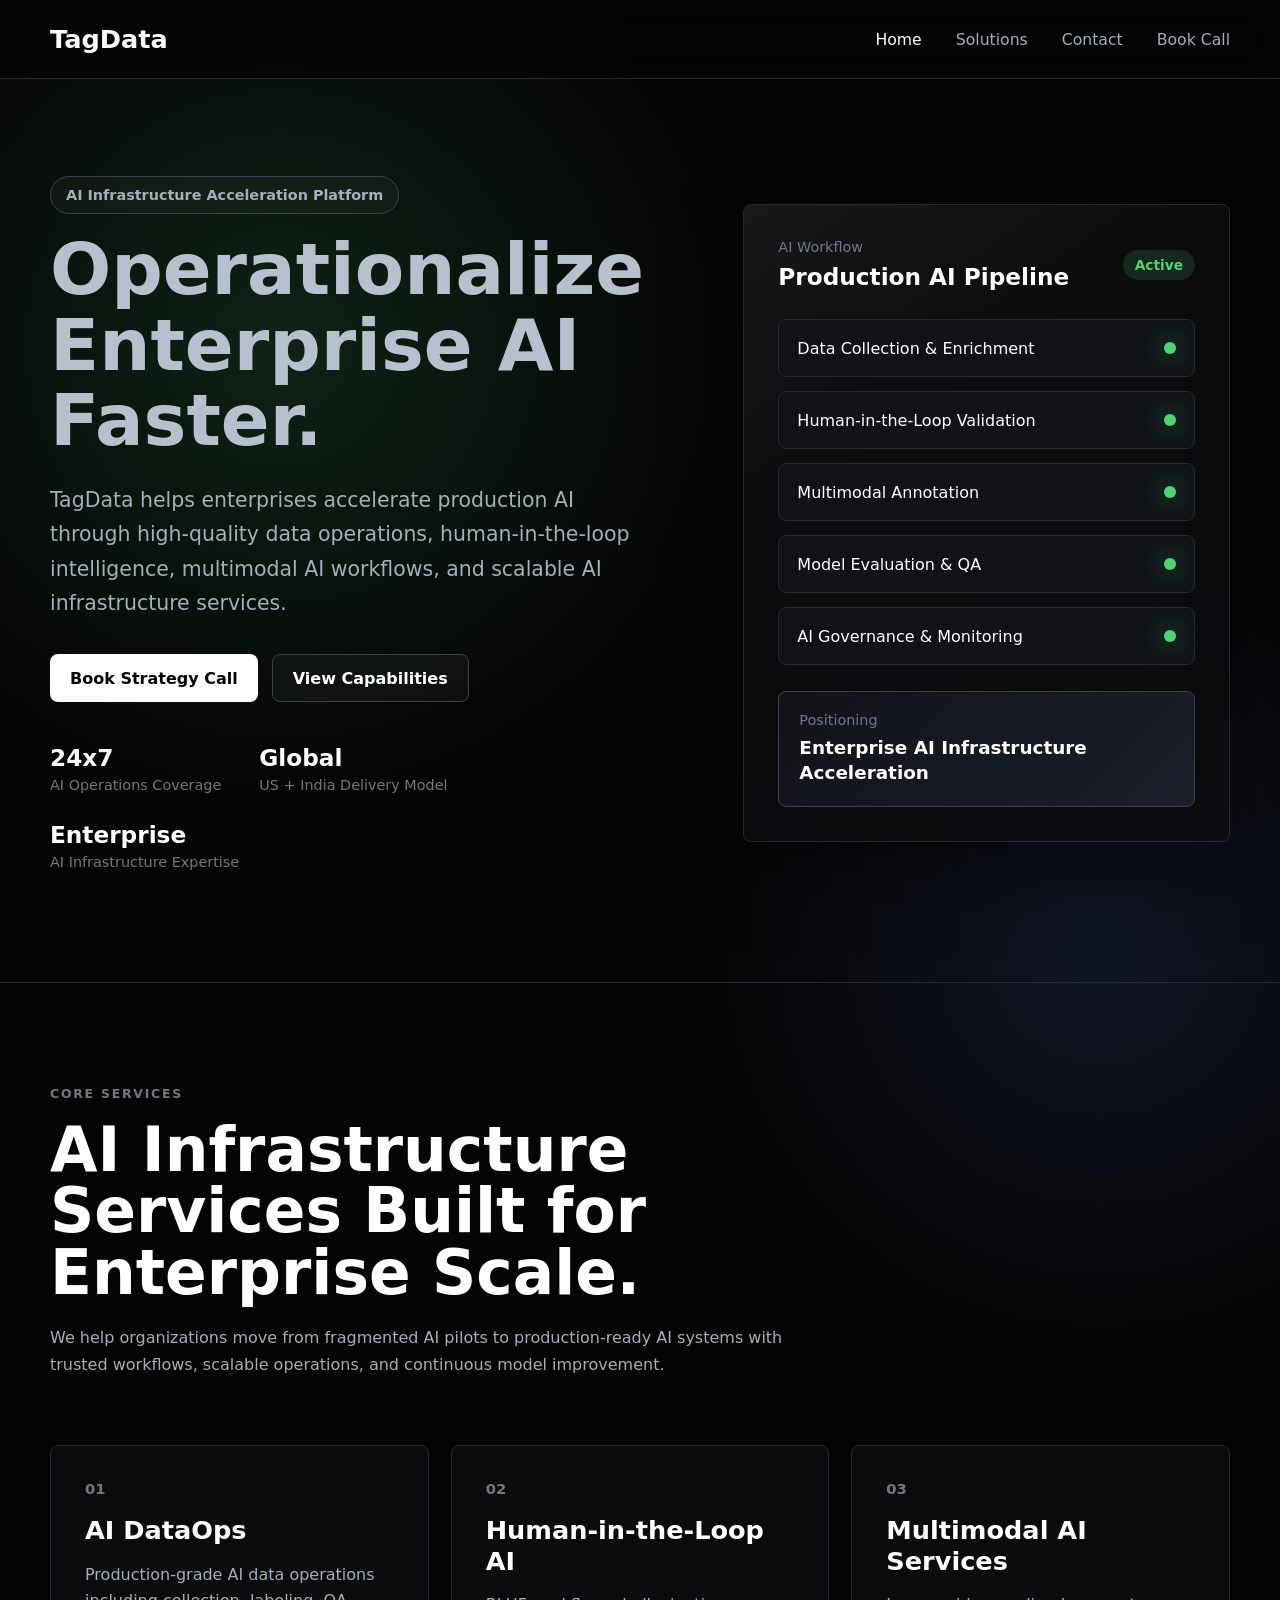
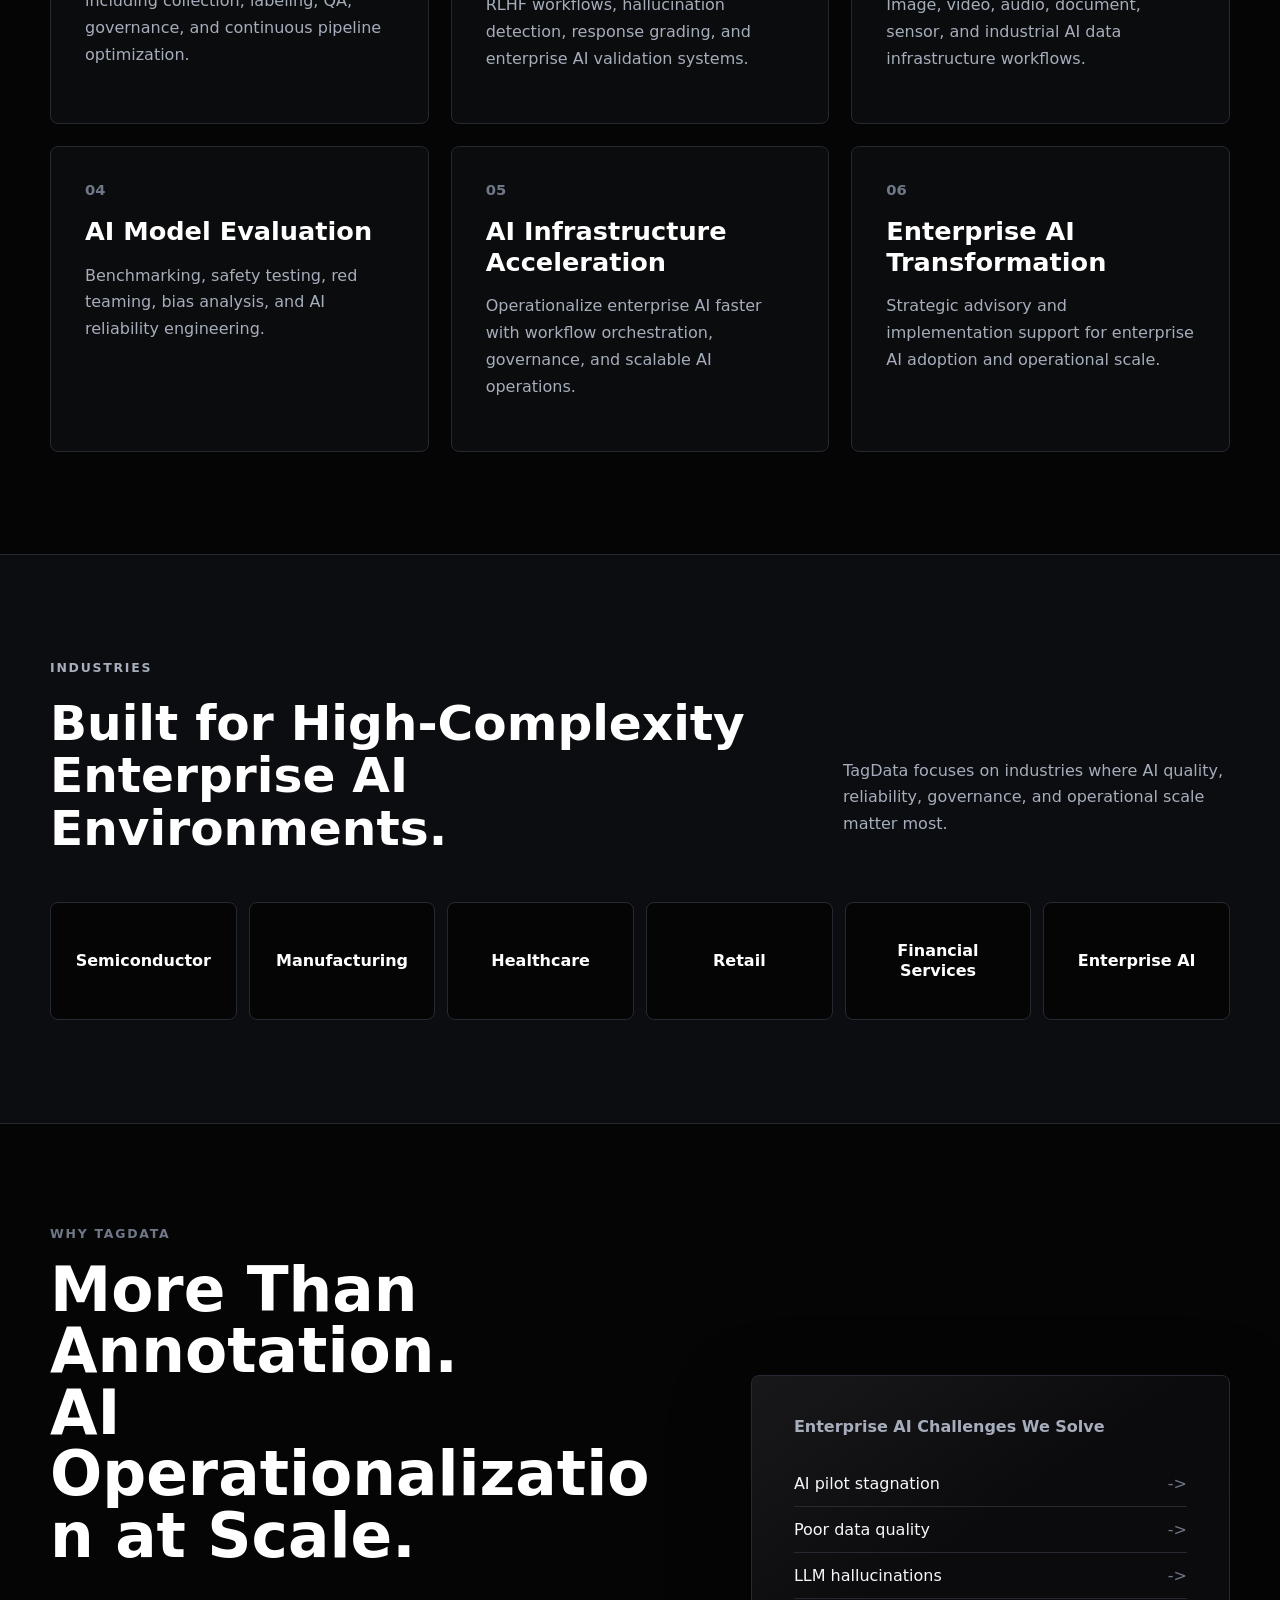
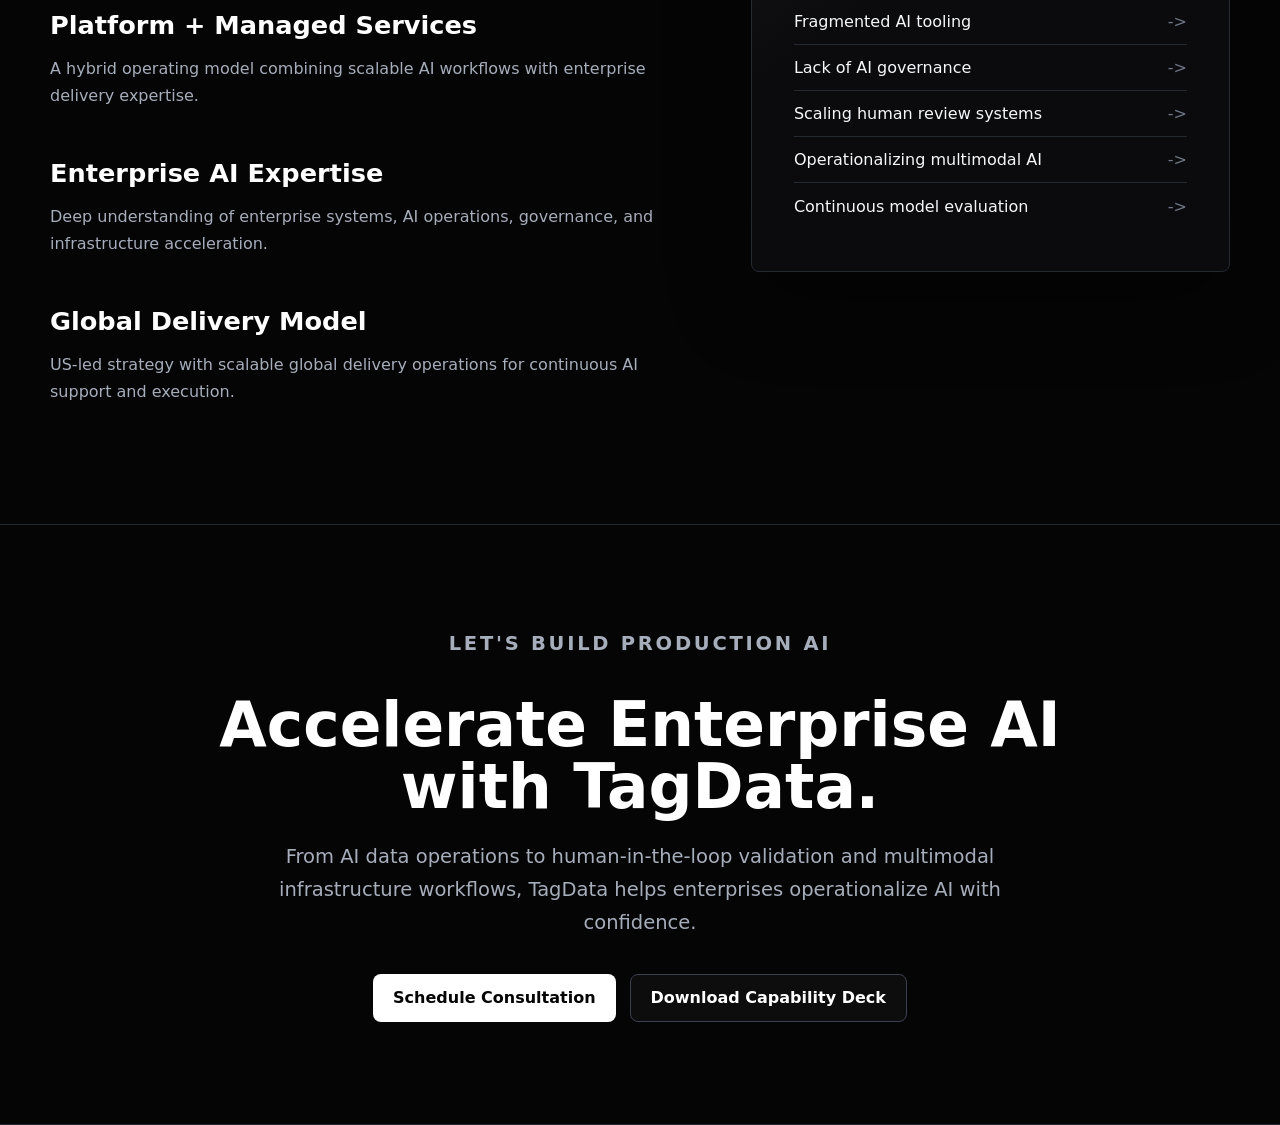
==== index.html @ a4b66fd4 "Import the live TagData marketing site. Copy the four pages, stylesheet, booking script, and portrai" ====
<!doctype html>
<html lang="en">
  <head>
    <meta charset="utf-8" />
    <meta name="viewport" content="width=device-width, initial-scale=1" />
    <title>TagData | Enterprise AI Infrastructure Acceleration</title>
    <meta
      name="description"
      content="TagData helps enterprises operationalize AI with data operations, human-in-the-loop validation, multimodal workflows, and model evaluation."
    />
    <link rel="stylesheet" href="styles.css" />
  </head>
  <body>
    <header class="site-header">
      <div class="nav-shell">
        <a class='brand' href='/'>TagData</a>
        <nav class="nav-links" aria-label="Primary navigation">
          <a aria-current='page' href='/'>Home</a>
          <a href='/solutions'>Solutions</a>
          <a href='/contact'>Contact</a>
          <a href='/book-strategy-call'>Book Call</a>
        </nav>
      </div>
    </header>

    <main>
      <section class="hero section-border">
        <div class="container hero-grid">
          <div class="hero-copy">
            <p class="eyebrow pill">AI Infrastructure Acceleration Platform</p>
            <h1 class="hero-title">
              <span>Operationalize</span>
              <span class="muted-title">Enterprise AI</span>
              <span>Faster.</span>
            </h1>
            <p class="lede">
              TagData helps enterprises accelerate production AI through high-quality data operations,
              human-in-the-loop intelligence, multimodal AI workflows, and scalable AI infrastructure services.
            </p>
            <div class="button-row">
              <a class='button button-primary' href='/book-strategy-call'>Book Strategy Call</a>
              <a class='button button-secondary' href='/solutions'>View Capabilities</a>
            </div>
            <div class="metrics" aria-label="TagData operating model">
              <div>
                <strong>24x7</strong>
                <span>AI Operations Coverage</span>
              </div>
              <div>
                <strong>Global</strong>
                <span>US + India Delivery Model</span>
              </div>
              <div>
                <strong>Enterprise</strong>
                <span>AI Infrastructure Expertise</span>
              </div>
            </div>
          </div>

          <aside class="pipeline-panel" aria-label="Production AI pipeline">
            <div class="panel-heading">
              <div>
                <span>AI Workflow</span>
                <h2>Production AI Pipeline</h2>
              </div>
              <p class="status">Active</p>
            </div>
            <ol class="workflow-list">
              <li><span>Data Collection &amp; Enrichment</span><i></i></li>
              <li><span>Human-in-the-Loop Validation</span><i></i></li>
              <li><span>Multimodal Annotation</span><i></i></li>
              <li><span>Model Evaluation &amp; QA</span><i></i></li>
              <li><span>AI Governance &amp; Monitoring</span><i></i></li>
            </ol>
            <div class="positioning">
              <span>Positioning</span>
              <strong>Enterprise AI Infrastructure Acceleration</strong>
            </div>
          </aside>
        </div>
      </section>

      <section class="section">
        <div class="container">
          <div class="section-intro">
            <p class="eyebrow">Core Services</p>
            <h2>AI Infrastructure Services Built for Enterprise Scale.</h2>
            <p>
              We help organizations move from fragmented AI pilots to production-ready AI systems with trusted
              workflows, scalable operations, and continuous model improvement.
            </p>
          </div>

          <div class="card-grid">
            <article class="service-card">
              <span>01</span>
              <h3>AI DataOps</h3>
              <p>Production-grade AI data operations including collection, labeling, QA, governance, and continuous pipeline optimization.</p>
            </article>
            <article class="service-card">
              <span>02</span>
              <h3>Human-in-the-Loop AI</h3>
              <p>RLHF workflows, hallucination detection, response grading, and enterprise AI validation systems.</p>
            </article>
            <article class="service-card">
              <span>03</span>
              <h3>Multimodal AI Services</h3>
              <p>Image, video, audio, document, sensor, and industrial AI data infrastructure workflows.</p>
            </article>
            <article class="service-card">
              <span>04</span>
              <h3>AI Model Evaluation</h3>
              <p>Benchmarking, safety testing, red teaming, bias analysis, and AI reliability engineering.</p>
            </article>
            <article class="service-card">
              <span>05</span>
              <h3>AI Infrastructure Acceleration</h3>
              <p>Operationalize enterprise AI faster with workflow orchestration, governance, and scalable AI operations.</p>
            </article>
            <article class="service-card">
              <span>06</span>
              <h3>Enterprise AI Transformation</h3>
              <p>Strategic advisory and implementation support for enterprise AI adoption and operational scale.</p>
            </article>
          </div>
        </div>
      </section>

      <section class="section section-border muted-band">
        <div class="container">
          <div class="split-heading">
            <div>
              <p class="eyebrow">Industries</p>
              <h2>Built for High-Complexity Enterprise AI Environments.</h2>
            </div>
            <p>
              TagData focuses on industries where AI quality, reliability, governance, and operational scale matter most.
            </p>
          </div>
          <div class="industry-grid" aria-label="Industries served">
            <a href='/solutions#semiconductor'>Semiconductor</a>
            <a href='/solutions#manufacturing'>Manufacturing</a>
            <a href='/solutions#healthcare'>Healthcare</a>
            <a href='/solutions#retail'>Retail</a>
            <a href='/solutions#financial-services'>Financial Services</a>
            <a href='/solutions#enterprise-ai'>Enterprise AI</a>
          </div>
        </div>
      </section>

      <section class="section">
        <div class="container why-grid">
          <div>
            <p class="eyebrow">Why TagData</p>
            <h2>More Than Annotation.<br />AI Operationalization at Scale.</h2>
            <div class="feature-stack">
              <article>
                <h3>Platform + Managed Services</h3>
                <p>A hybrid operating model combining scalable AI workflows with enterprise delivery expertise.</p>
              </article>
              <article>
                <h3>Enterprise AI Expertise</h3>
                <p>Deep understanding of enterprise systems, AI operations, governance, and infrastructure acceleration.</p>
              </article>
              <article>
                <h3>Global Delivery Model</h3>
                <p>US-led strategy with scalable global delivery operations for continuous AI support and execution.</p>
              </article>
            </div>
          </div>

          <aside class="challenge-panel">
            <h3>Enterprise AI Challenges We Solve</h3>
            <ul>
              <li><span>AI pilot stagnation</span><b>-></b></li>
              <li><span>Poor data quality</span><b>-></b></li>
              <li><span>LLM hallucinations</span><b>-></b></li>
              <li><span>Fragmented AI tooling</span><b>-></b></li>
              <li><span>Lack of AI governance</span><b>-></b></li>
              <li><span>Scaling human review systems</span><b>-></b></li>
              <li><span>Operationalizing multimodal AI</span><b>-></b></li>
              <li><span>Continuous model evaluation</span><b>-></b></li>
            </ul>
          </aside>
        </div>
      </section>

      <section class="final-cta section-border">
        <div class="container narrow">
          <p class="eyebrow">Let's Build Production AI</p>
          <h2>Accelerate Enterprise AI with TagData.</h2>
          <p>
            From AI data operations to human-in-the-loop validation and multimodal infrastructure workflows,
            TagData helps enterprises operationalize AI with confidence.
          </p>
          <div class="button-row center">
            <a class='button button-primary' href='/book-strategy-call'>Schedule Consultation</a>
            <a class='button button-secondary' href='/solutions'>Download Capability Deck</a>
          </div>
        </div>
      </section>
    </main>
  </body>
</html>
---- styles.css ----
:root {
  color-scheme: dark;
  --bg: #050506;
  --panel: #0c0d10;
  --panel-2: #111318;
  --line: #252932;
  --line-strong: #3b414e;
  --text: #ffffff;
  --muted: #a6adbb;
  --quiet: #707888;
  --accent: #52d273;
  --accent-soft: rgba(82, 210, 115, 0.15);
  --white-soft: rgba(255, 255, 255, 0.08);
  --max: 1180px;
}

* {
  box-sizing: border-box;
}

html {
  scroll-behavior: smooth;
}

body {
  margin: 0;
  background:
    radial-gradient(circle at 22% 8%, rgba(82, 210, 115, 0.14), transparent 28rem),
    radial-gradient(circle at 86% 22%, rgba(91, 141, 239, 0.12), transparent 24rem),
    var(--bg);
  color: var(--text);
  font-family:
    Inter, ui-sans-serif, system-ui, -apple-system, BlinkMacSystemFont, "Segoe UI",
    sans-serif;
}

a {
  color: inherit;
  text-decoration: none;
}

.site-header {
  position: fixed;
  inset: 0 0 auto;
  z-index: 10;
  border-bottom: 1px solid var(--line);
  background: rgba(5, 5, 6, 0.78);
  backdrop-filter: blur(18px);
}

.nav-shell {
  width: min(100% - 40px, var(--max));
  min-height: 78px;
  margin: 0 auto;
  display: flex;
  align-items: center;
  justify-content: space-between;
  gap: 24px;
}

.brand {
  font-size: clamp(1.35rem, 2vw, 1.7rem);
  font-weight: 800;
  letter-spacing: 0;
}

.nav-links {
  display: flex;
  align-items: center;
  gap: clamp(18px, 3vw, 34px);
  color: var(--muted);
  font-size: 0.98rem;
}

.nav-links a {
  transition: color 160ms ease;
}

.nav-links a:hover,
.nav-links a[aria-current="page"] {
  color: var(--text);
}

.container {
  width: min(100% - 40px, var(--max));
  margin: 0 auto;
}

.section {
  padding: clamp(72px, 8vw, 112px) 0;
}

.section-border {
  border-bottom: 1px solid var(--line);
}

.hero {
  padding: clamp(132px, 14vw, 176px) 0 clamp(76px, 9vw, 112px);
}

.hero-grid {
  display: grid;
  grid-template-columns: minmax(0, 1.02fr) minmax(360px, 0.82fr);
  align-items: center;
  gap: clamp(44px, 8vw, 88px);
}

.eyebrow {
  margin: 0 0 18px;
  color: var(--quiet);
  font-size: 0.78rem;
  font-weight: 700;
  letter-spacing: 0.14em;
  text-transform: uppercase;
}

.pill {
  display: inline-flex;
  width: fit-content;
  align-items: center;
  border: 1px solid var(--line-strong);
  border-radius: 999px;
  padding: 10px 15px;
  background: rgba(255, 255, 255, 0.03);
  color: var(--muted);
  letter-spacing: 0;
  text-transform: none;
  font-size: 0.9rem;
  font-weight: 600;
}

h1,
h2,
h3,
p {
  overflow-wrap: anywhere;
}

h1 {
  max-width: 780px;
  margin: 0 0 24px;
  font-size: clamp(3.15rem, calc(8vw - 0.25rem), 6.55rem);
  line-height: 0.95;
  letter-spacing: 0;
}

.hero-title {
  max-width: none;
  white-space: normal;
  font-size: clamp(2.9rem, 9.6vw, 4.5rem);
  font-weight: 900;
  line-height: 1.05;
}

.hero-title span {
  display: block;
  white-space: nowrap;
}

h1 span,
.muted-title {
  color: #b8c0ce;
}

h2 {
  margin: 0;
  font-size: clamp(2.2rem, 4.8vw, 4.8rem);
  line-height: 1;
  letter-spacing: 0;
}

h3 {
  margin: 0;
  font-size: clamp(1.3rem, 2vw, 1.75rem);
  line-height: 1.18;
}

.lede {
  max-width: 680px;
  margin: 0 0 34px;
  color: var(--muted);
  font-size: clamp(1.05rem, 1.8vw, 1.28rem);
  line-height: 1.68;
}

.button-row {
  display: flex;
  flex-wrap: wrap;
  gap: 14px;
}

.button-row.center {
  justify-content: center;
}

.button {
  display: inline-flex;
  min-height: 48px;
  align-items: center;
  justify-content: center;
  border-radius: 8px;
  padding: 13px 20px;
  font-weight: 800;
  transition:
    transform 160ms ease,
    border-color 160ms ease,
    background 160ms ease;
}

.button:hover {
  transform: translateY(-1px);
}

.button-primary {
  background: #fff;
  color: #050506;
}

.button-secondary {
  border: 1px solid var(--line-strong);
  background: rgba(255, 255, 255, 0.03);
}

.button-secondary:hover {
  border-color: #656d7b;
  background: rgba(255, 255, 255, 0.08);
}

.metrics {
  display: flex;
  flex-wrap: wrap;
  gap: 28px 38px;
  margin-top: 42px;
  color: var(--quiet);
  font-size: 0.9rem;
}

.metrics div {
  display: grid;
  gap: 6px;
  max-width: 190px;
}

.metrics strong {
  color: var(--text);
  font-size: 1.45rem;
}

.pipeline-panel,
.challenge-panel,
.contact-panel,
.founder-card {
  border: 1px solid var(--line);
  border-radius: 8px;
  background:
    linear-gradient(145deg, rgba(255, 255, 255, 0.055), transparent 38%),
    rgba(12, 13, 16, 0.92);
  box-shadow: 0 28px 80px rgba(0, 0, 0, 0.42);
}

.pipeline-panel {
  padding: clamp(24px, 4vw, 34px);
}

.panel-heading {
  display: flex;
  align-items: center;
  justify-content: space-between;
  gap: 18px;
  margin-bottom: 28px;
}

.panel-heading span,
.positioning span {
  display: block;
  color: var(--quiet);
  font-size: 0.9rem;
  margin-bottom: 8px;
}

.panel-heading h2 {
  font-size: 1.45rem;
  line-height: 1.2;
}

.status {
  margin: 0;
  border-radius: 999px;
  background: var(--accent-soft);
  color: var(--accent);
  padding: 7px 12px;
  font-size: 0.86rem;
  font-weight: 800;
}

.workflow-list {
  display: grid;
  gap: 14px;
  margin: 0;
  padding: 0;
  list-style: none;
}

.workflow-list li {
  display: flex;
  min-height: 58px;
  align-items: center;
  justify-content: space-between;
  gap: 18px;
  border: 1px solid var(--line);
  border-radius: 8px;
  background: var(--panel-2);
  padding: 16px 18px;
}

.workflow-list i {
  flex: 0 0 auto;
  width: 12px;
  height: 12px;
  border-radius: 999px;
  background: var(--accent);
  box-shadow: 0 0 26px rgba(82, 210, 115, 0.8);
}

.positioning {
  margin-top: 26px;
  border: 1px solid var(--line-strong);
  border-radius: 8px;
  background: linear-gradient(135deg, #111318, #1b202a);
  padding: 20px;
}

.positioning strong {
  font-size: 1.15rem;
  line-height: 1.35;
}

.section-intro {
  max-width: 760px;
  margin-bottom: clamp(42px, 6vw, 66px);
}

.section-intro p:not(.eyebrow),
.split-heading p,
.feature-stack p,
.service-card p,
.solution-grid p,
.industry-detail-grid p,
.final-cta p,
.page-hero p,
.contact-panel li,
.founder-card p:not(.eyebrow) {
  color: var(--muted);
  line-height: 1.68;
}

.section-intro h2 {
  margin-bottom: 22px;
}

.card-grid,
.solution-grid,
.industry-detail-grid {
  display: grid;
  grid-template-columns: repeat(3, minmax(0, 1fr));
  gap: 22px;
}

.service-card,
.solution-grid article,
.industry-detail-grid article {
  min-height: 250px;
  border: 1px solid var(--line);
  border-radius: 8px;
  background: rgba(12, 13, 16, 0.86);
  padding: clamp(24px, 3vw, 34px);
  transition:
    border-color 160ms ease,
    transform 160ms ease;
}

.service-card:hover,
.solution-grid article:hover,
.industry-detail-grid article:hover {
  border-color: #586172;
  transform: translateY(-2px);
}

.service-card span,
.solution-grid span {
  display: block;
  margin-bottom: 18px;
  color: var(--quiet);
  font-size: 0.92rem;
  font-weight: 800;
}

.service-card h3,
.solution-grid h2 {
  margin-bottom: 16px;
  font-size: clamp(1.35rem, 2vw, 1.65rem);
  line-height: 1.2;
}

.muted-band {
  background: rgba(17, 19, 24, 0.58);
  border-top: 1px solid var(--line);
}

.split-heading {
  display: grid;
  grid-template-columns: minmax(0, 1fr) minmax(280px, 0.55fr);
  align-items: end;
  gap: clamp(34px, 7vw, 90px);
  margin-bottom: 48px;
}

.split-heading h2 {
  max-width: 760px;
  font-size: clamp(2rem, 3.8vw, 3.1rem);
  line-height: 1.08;
}

.industry-grid {
  display: grid;
  grid-template-columns: repeat(6, minmax(0, 1fr));
  gap: 12px;
}

.industry-grid a {
  display: grid;
  min-height: 118px;
  place-items: center;
  border: 1px solid var(--line);
  border-radius: 8px;
  background: #050506;
  padding: 18px;
  text-align: center;
  font-weight: 700;
  line-height: 1.25;
  transition:
    background 160ms ease,
    border-color 160ms ease;
}

.industry-grid a:hover {
  border-color: #586172;
  background: var(--panel-2);
}

.why-grid {
  display: grid;
  grid-template-columns: minmax(0, 0.95fr) minmax(340px, 0.75fr);
  align-items: center;
  gap: clamp(46px, 8vw, 94px);
}

.why-grid h2 {
  margin-bottom: 44px;
}

.feature-stack {
  display: grid;
  gap: 32px;
}

.feature-stack h3 {
  margin-bottom: 10px;
}

.challenge-panel {
  padding: clamp(24px, 4vw, 42px);
}

.challenge-panel h3 {
  margin-bottom: 24px;
  color: var(--muted);
  font-size: 1rem;
  font-weight: 700;
}

.challenge-panel ul,
.contact-panel ul {
  margin: 0;
  padding: 0;
  list-style: none;
}

.challenge-panel li {
  display: flex;
  min-height: 46px;
  align-items: center;
  justify-content: space-between;
  gap: 18px;
  border-bottom: 1px solid var(--line);
  color: #f5f7fa;
}

.challenge-panel li:last-child {
  border-bottom: 0;
}

.challenge-panel b {
  color: var(--quiet);
  font-weight: 500;
}

.final-cta {
  padding: clamp(72px, 8vw, 112px) 0;
  border-top: 1px solid var(--line);
  text-align: center;
}

.narrow {
  max-width: 920px;
}

.final-cta h2,
.page-hero h1 {
  margin-bottom: 24px;
}

.final-cta p,
.page-hero p {
  max-width: 760px;
  margin: 0 auto 34px;
  font-size: clamp(1.05rem, 1.6vw, 1.22rem);
}

.page-hero {
  padding: clamp(138px, 15vw, 188px) 0 clamp(70px, 8vw, 102px);
}

.page-hero .container {
  max-width: 930px;
}

.page-hero h1 {
  font-size: clamp(3.2rem, 7vw, 6rem);
  line-height: 0.98;
}

.page-hero p {
  margin-left: 0;
}

.contact-grid {
  display: grid;
  grid-template-columns: minmax(0, 0.9fr) minmax(320px, 0.55fr);
  align-items: start;
  gap: clamp(32px, 7vw, 76px);
}

.booking-grid {
  display: grid;
  grid-template-columns: minmax(0, 0.95fr) minmax(320px, 0.5fr);
  align-items: start;
  gap: clamp(32px, 7vw, 76px);
}

.contact-form {
  display: grid;
  gap: 18px;
}

.form-row {
  display: grid;
  grid-template-columns: repeat(2, minmax(0, 1fr));
  gap: 18px;
}

.contact-form label {
  display: grid;
  gap: 9px;
  color: var(--muted);
  font-weight: 700;
}

.contact-form input,
.contact-form textarea,
.contact-form select {
  width: 100%;
  border: 1px solid var(--line-strong);
  border-radius: 8px;
  background: var(--panel);
  color: var(--text);
  font: inherit;
  padding: 14px 15px;
}

.contact-form input:focus,
.contact-form textarea:focus,
.contact-form select:focus {
  outline: 2px solid rgba(82, 210, 115, 0.4);
  outline-offset: 2px;
}

.contact-form button {
  width: fit-content;
  border: 0;
  cursor: pointer;
}

.contact-panel {
  padding: clamp(24px, 4vw, 38px);
}

.contact-panel li {
  border-bottom: 1px solid var(--line);
  padding: 16px 0;
}

.contact-panel li:first-child {
  padding-top: 0;
}

.contact-panel li:last-child {
  border-bottom: 0;
  padding-bottom: 0;
}

.founder-grid {
  display: grid;
  grid-template-columns: repeat(2, minmax(0, 1fr));
  gap: 24px;
}

.founder-card {
  display: grid;
  grid-template-columns: minmax(170px, 0.42fr) minmax(0, 1fr);
  align-items: center;
  gap: clamp(22px, 4vw, 36px);
  padding: clamp(22px, 4vw, 34px);
}

.founder-card img {
  width: 100%;
  max-width: 260px;
  aspect-ratio: 1 / 1.16;
  border: 1px solid var(--line-strong);
  border-radius: 8px;
  object-fit: cover;
  background: var(--panel-2);
}

.founder-card h2 {
  margin-bottom: 12px;
  font-size: clamp(2rem, 3vw, 3.1rem);
}

.text-link {
  display: inline-flex;
  margin-top: 16px;
  color: var(--accent);
  font-weight: 800;
}

.contact-strip {
  display: flex;
  align-items: center;
  justify-content: space-between;
  gap: 28px;
}

.contact-strip h2 {
  max-width: 680px;
  font-size: clamp(2rem, 4vw, 3.6rem);
}

.strategy-form {
  border: 1px solid var(--line);
  border-radius: 8px;
  background: rgba(12, 13, 16, 0.86);
  padding: clamp(22px, 4vw, 36px);
}

.form-status {
  min-height: 24px;
  margin: 0;
  color: var(--accent);
  font-weight: 700;
}

.booking-panel {
  position: sticky;
  top: 104px;
}

@media (max-width: 980px) {
  .hero-grid,
  .why-grid,
  .split-heading,
  .contact-grid,
  .booking-grid,
  .contact-strip {
    grid-template-columns: 1fr;
  }

  .contact-strip {
    display: grid;
    align-items: start;
  }

  .card-grid,
  .solution-grid,
  .industry-detail-grid,
  .founder-grid {
    grid-template-columns: repeat(2, minmax(0, 1fr));
  }

  .industry-grid {
    grid-template-columns: repeat(3, minmax(0, 1fr));
  }
}

@media (max-width: 640px) {
  .nav-shell {
    width: min(100% - 28px, var(--max));
    min-height: 86px;
    align-items: flex-start;
    flex-direction: column;
    justify-content: center;
    gap: 10px;
    padding: 12px 0;
  }

  .nav-links {
    width: 100%;
    justify-content: space-between;
    gap: 10px;
    font-size: 0.82rem;
  }

  .container {
    width: min(100% - 28px, var(--max));
  }

  .hero {
    padding-top: 136px;
  }

  h1 {
    font-size: clamp(2.75rem, calc(15vw - 0.25rem), 4.35rem);
  }

  .hero-title {
    font-size: clamp(2.56rem, 18.4vw, 3rem);
  }

  .button,
  .contact-form button {
    width: 100%;
  }

  .button-row {
    width: 100%;
  }

  .metrics {
    display: grid;
    grid-template-columns: 1fr;
  }

  .card-grid,
  .solution-grid,
  .industry-detail-grid,
  .industry-grid,
  .founder-grid,
  .form-row {
    grid-template-columns: 1fr;
  }

  .founder-card {
    grid-template-columns: 1fr;
  }

  .founder-card img {
    max-width: none;
  }

  .industry-grid a {
    min-height: 82px;
  }
}
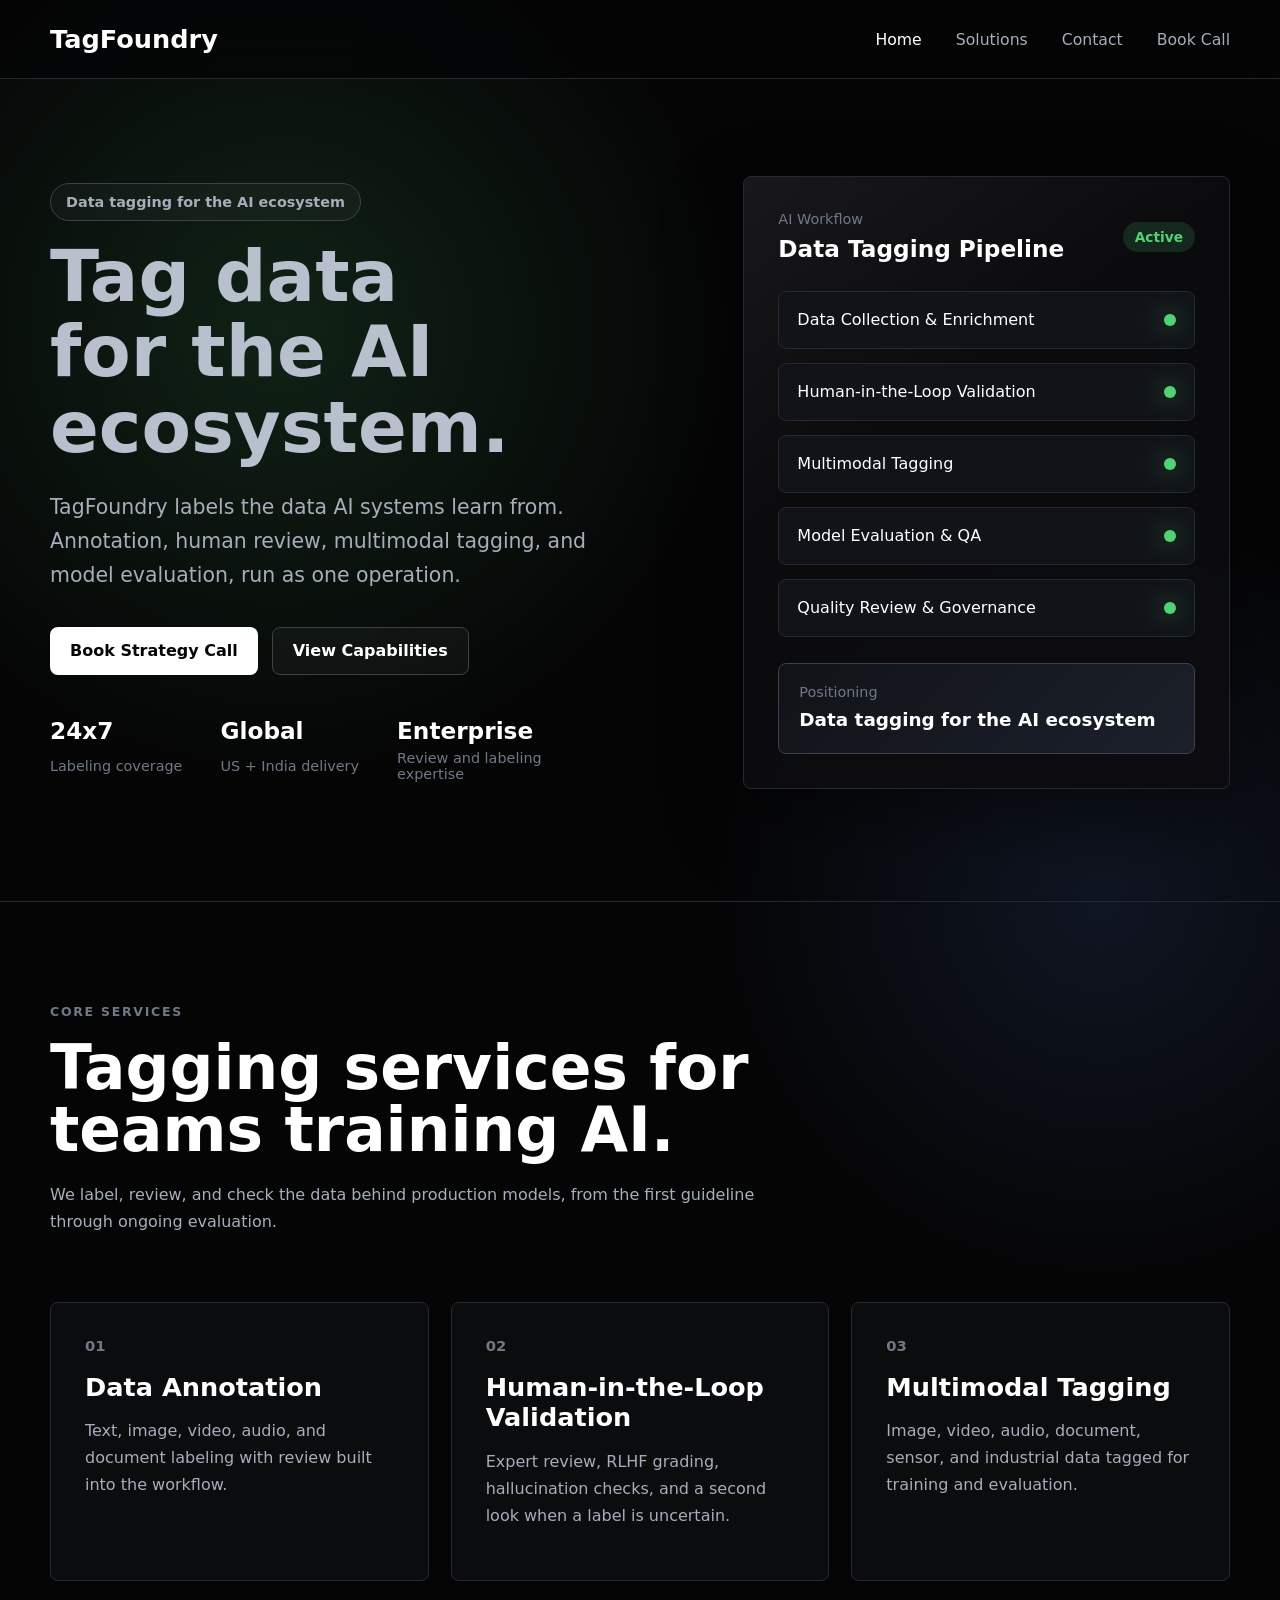
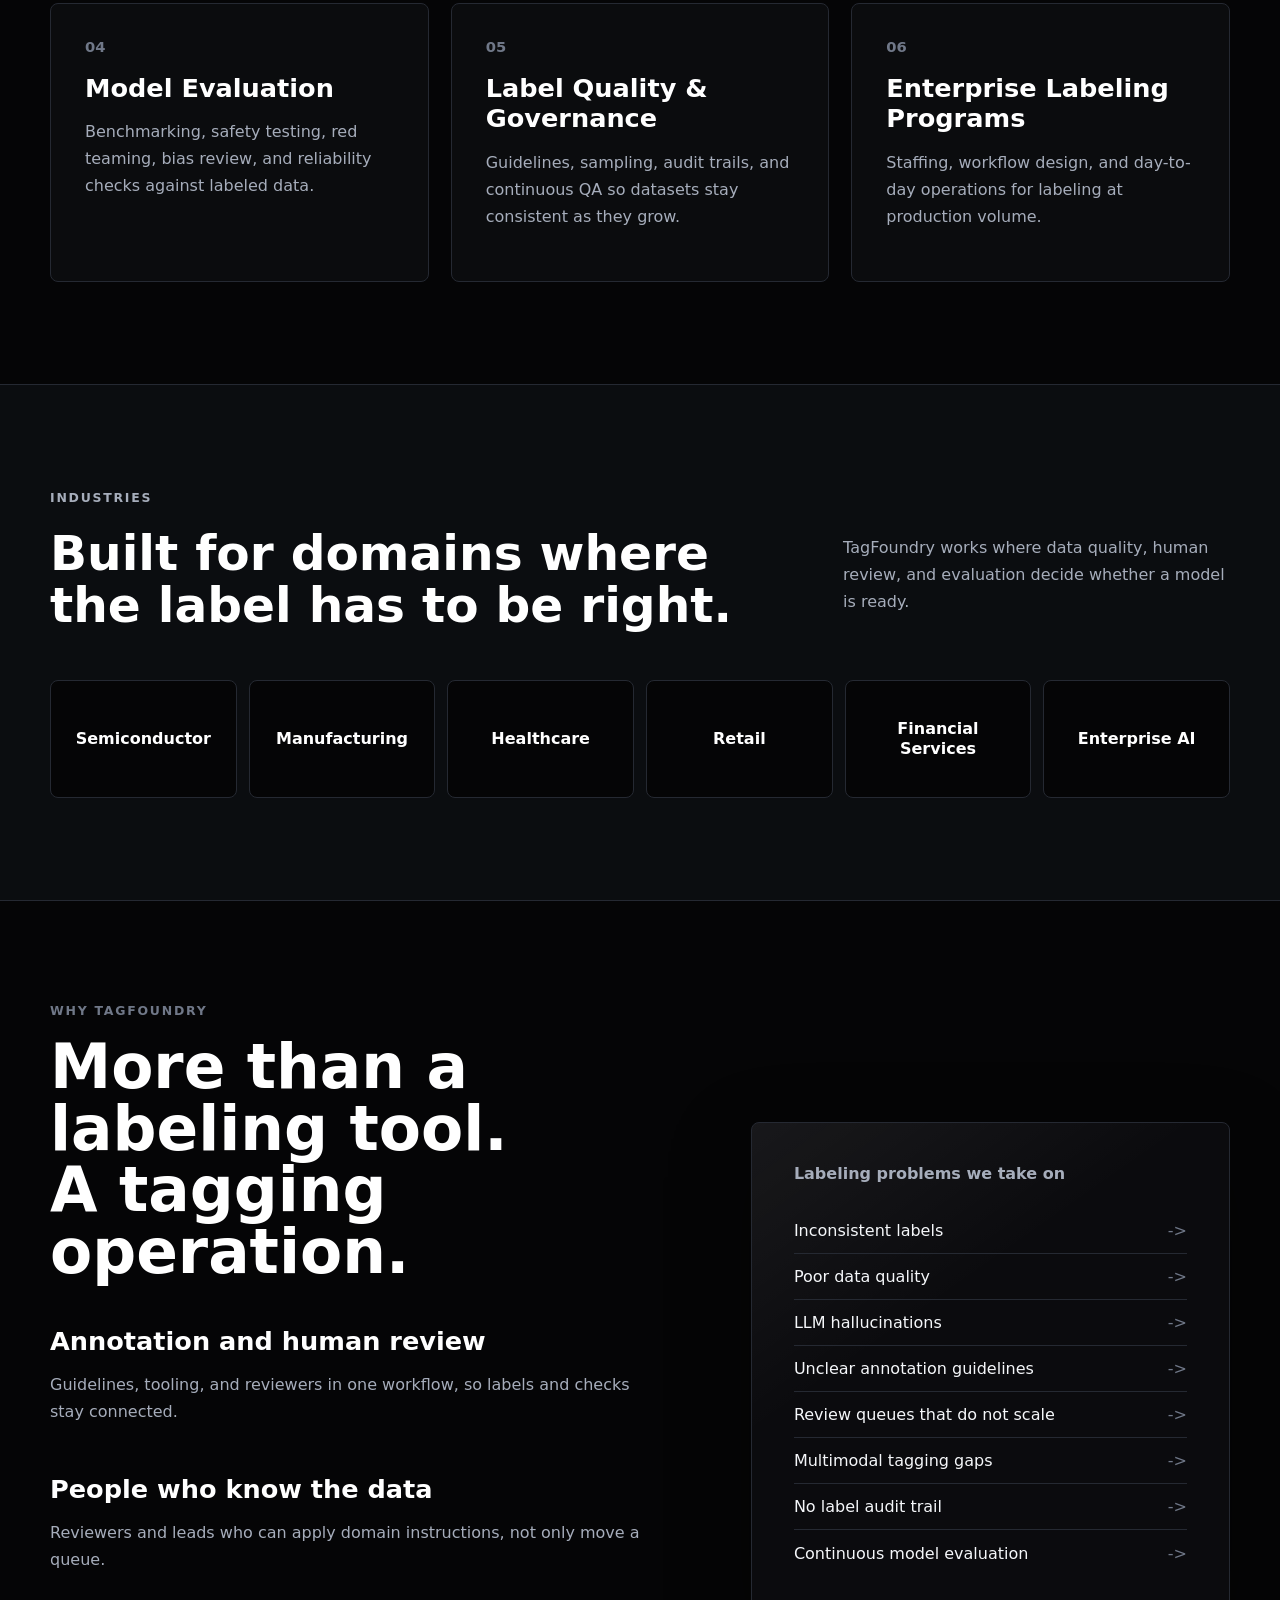
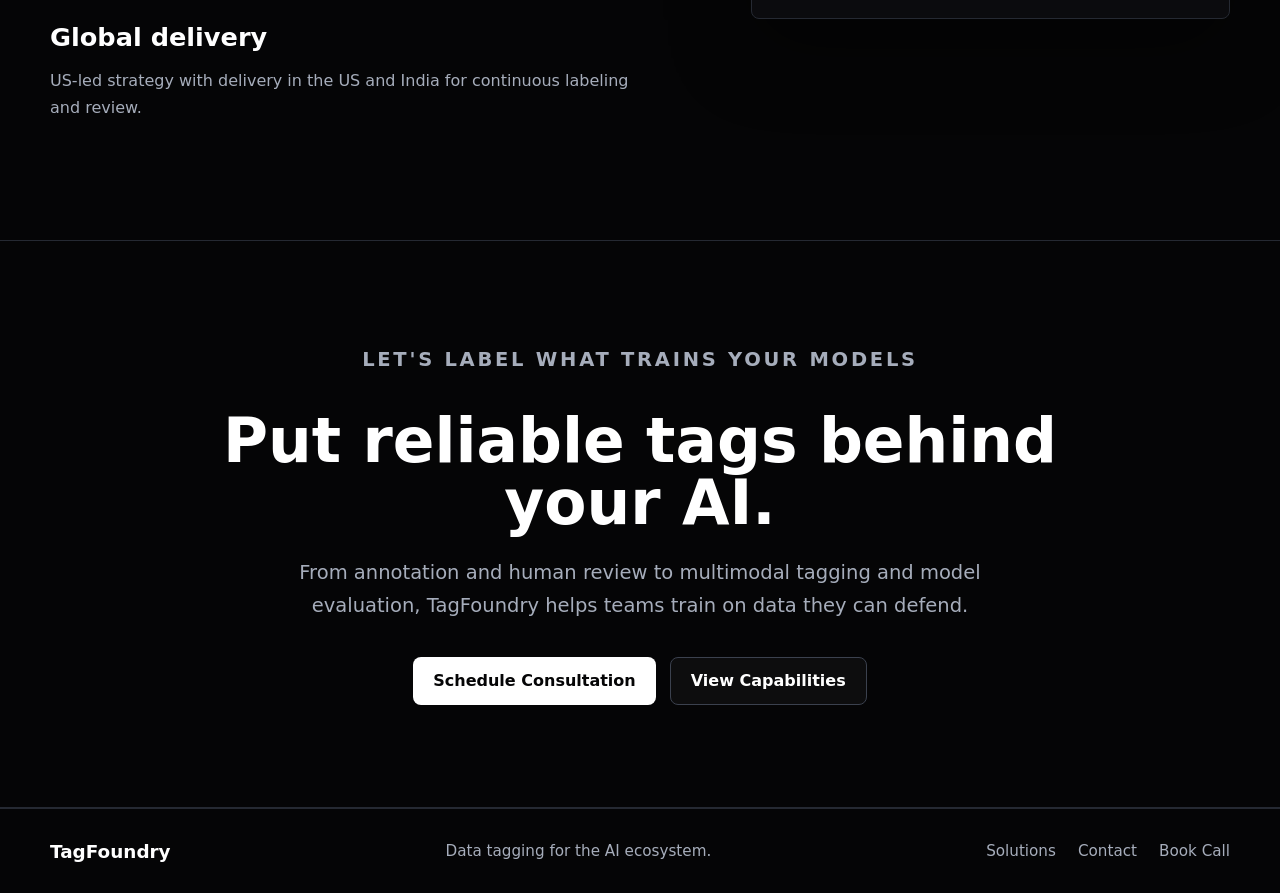
==== commit 5f0bc3c9: "Rebrand the marketing site to TagFoundry. Position the company as a data tagging operation for the A" ====
--- a/index.html
+++ b/index.html
@@ -3,17 +3,18 @@
   <head>
     <meta charset="utf-8" />
     <meta name="viewport" content="width=device-width, initial-scale=1" />
-    <title>TagData | Enterprise AI Infrastructure Acceleration</title>
+    <title>TagFoundry | Data Tagging for the AI Ecosystem</title>
     <meta
       name="description"
-      content="TagData helps enterprises operationalize AI with data operations, human-in-the-loop validation, multimodal workflows, and model evaluation."
+      content="TagFoundry tags and labels data for AI teams: annotation, human-in-the-loop validation, multimodal tagging, and model evaluation."
     />
+    <link rel="icon" href="/favicon.svg" type="image/svg+xml" />
     <link rel="stylesheet" href="styles.css" />
   </head>
   <body>
     <header class="site-header">
       <div class="nav-shell">
-        <a class='brand' href='/'>TagData</a>
+        <a class='brand' href='/'>TagFoundry</a>
         <nav class="nav-links" aria-label="Primary navigation">
           <a aria-current='page' href='/'>Home</a>
           <a href='/solutions'>Solutions</a>
@@ -27,54 +28,54 @@
       <section class="hero section-border">
         <div class="container hero-grid">
           <div class="hero-copy">
-            <p class="eyebrow pill">AI Infrastructure Acceleration Platform</p>
+            <p class="eyebrow pill">Data tagging for the AI ecosystem</p>
             <h1 class="hero-title">
-              <span>Operationalize</span>
-              <span class="muted-title">Enterprise AI</span>
-              <span>Faster.</span>
+              <span>Tag data</span>
+              <span class="muted-title">for the AI</span>
+              <span>ecosystem.</span>
             </h1>
             <p class="lede">
-              TagData helps enterprises accelerate production AI through high-quality data operations,
-              human-in-the-loop intelligence, multimodal AI workflows, and scalable AI infrastructure services.
+              TagFoundry labels the data AI systems learn from. Annotation, human review,
+              multimodal tagging, and model evaluation, run as one operation.
             </p>
             <div class="button-row">
               <a class='button button-primary' href='/book-strategy-call'>Book Strategy Call</a>
               <a class='button button-secondary' href='/solutions'>View Capabilities</a>
             </div>
-            <div class="metrics" aria-label="TagData operating model">
+            <div class="metrics" aria-label="TagFoundry operating model">
               <div>
                 <strong>24x7</strong>
-                <span>AI Operations Coverage</span>
+                <span>Labeling coverage</span>
               </div>
               <div>
                 <strong>Global</strong>
-                <span>US + India Delivery Model</span>
+                <span>US + India delivery</span>
               </div>
               <div>
                 <strong>Enterprise</strong>
-                <span>AI Infrastructure Expertise</span>
-              </div>
-            </div>
-          </div>
-
-          <aside class="pipeline-panel" aria-label="Production AI pipeline">
+                <span>Review and labeling expertise</span>
+              </div>
+            </div>
+          </div>
+
+          <aside class="pipeline-panel" aria-label="Data tagging pipeline">
             <div class="panel-heading">
               <div>
                 <span>AI Workflow</span>
-                <h2>Production AI Pipeline</h2>
+                <h2>Data Tagging Pipeline</h2>
               </div>
               <p class="status">Active</p>
             </div>
             <ol class="workflow-list">
               <li><span>Data Collection &amp; Enrichment</span><i></i></li>
               <li><span>Human-in-the-Loop Validation</span><i></i></li>
-              <li><span>Multimodal Annotation</span><i></i></li>
+              <li><span>Multimodal Tagging</span><i></i></li>
               <li><span>Model Evaluation &amp; QA</span><i></i></li>
-              <li><span>AI Governance &amp; Monitoring</span><i></i></li>
+              <li><span>Quality Review &amp; Governance</span><i></i></li>
             </ol>
             <div class="positioning">
               <span>Positioning</span>
-              <strong>Enterprise AI Infrastructure Acceleration</strong>
+              <strong>Data tagging for the AI ecosystem</strong>
             </div>
           </aside>
         </div>
@@ -84,43 +85,43 @@
         <div class="container">
           <div class="section-intro">
             <p class="eyebrow">Core Services</p>
-            <h2>AI Infrastructure Services Built for Enterprise Scale.</h2>
+            <h2>Tagging services for teams training AI.</h2>
             <p>
-              We help organizations move from fragmented AI pilots to production-ready AI systems with trusted
-              workflows, scalable operations, and continuous model improvement.
+              We label, review, and check the data behind production models, from the first guideline
+              through ongoing evaluation.
             </p>
           </div>
 
           <div class="card-grid">
             <article class="service-card">
               <span>01</span>
-              <h3>AI DataOps</h3>
-              <p>Production-grade AI data operations including collection, labeling, QA, governance, and continuous pipeline optimization.</p>
+              <h3>Data Annotation</h3>
+              <p>Text, image, video, audio, and document labeling with review built into the workflow.</p>
             </article>
             <article class="service-card">
               <span>02</span>
-              <h3>Human-in-the-Loop AI</h3>
-              <p>RLHF workflows, hallucination detection, response grading, and enterprise AI validation systems.</p>
+              <h3>Human-in-the-Loop Validation</h3>
+              <p>Expert review, RLHF grading, hallucination checks, and a second look when a label is uncertain.</p>
             </article>
             <article class="service-card">
               <span>03</span>
-              <h3>Multimodal AI Services</h3>
-              <p>Image, video, audio, document, sensor, and industrial AI data infrastructure workflows.</p>
+              <h3>Multimodal Tagging</h3>
+              <p>Image, video, audio, document, sensor, and industrial data tagged for training and evaluation.</p>
             </article>
             <article class="service-card">
               <span>04</span>
-              <h3>AI Model Evaluation</h3>
-              <p>Benchmarking, safety testing, red teaming, bias analysis, and AI reliability engineering.</p>
+              <h3>Model Evaluation</h3>
+              <p>Benchmarking, safety testing, red teaming, bias review, and reliability checks against labeled data.</p>
             </article>
             <article class="service-card">
               <span>05</span>
-              <h3>AI Infrastructure Acceleration</h3>
-              <p>Operationalize enterprise AI faster with workflow orchestration, governance, and scalable AI operations.</p>
+              <h3>Label Quality &amp; Governance</h3>
+              <p>Guidelines, sampling, audit trails, and continuous QA so datasets stay consistent as they grow.</p>
             </article>
             <article class="service-card">
               <span>06</span>
-              <h3>Enterprise AI Transformation</h3>
-              <p>Strategic advisory and implementation support for enterprise AI adoption and operational scale.</p>
+              <h3>Enterprise Labeling Programs</h3>
+              <p>Staffing, workflow design, and day-to-day operations for labeling at production volume.</p>
             </article>
           </div>
         </div>
@@ -131,10 +132,10 @@
           <div class="split-heading">
             <div>
               <p class="eyebrow">Industries</p>
-              <h2>Built for High-Complexity Enterprise AI Environments.</h2>
+              <h2>Built for domains where the label has to be right.</h2>
             </div>
             <p>
-              TagData focuses on industries where AI quality, reliability, governance, and operational scale matter most.
+              TagFoundry works where data quality, human review, and evaluation decide whether a model is ready.
             </p>
           </div>
           <div class="industry-grid" aria-label="Industries served">
@@ -151,34 +152,34 @@
       <section class="section">
         <div class="container why-grid">
           <div>
-            <p class="eyebrow">Why TagData</p>
-            <h2>More Than Annotation.<br />AI Operationalization at Scale.</h2>
+            <p class="eyebrow">Why TagFoundry</p>
+            <h2>More than a labeling tool.<br />A tagging operation.</h2>
             <div class="feature-stack">
               <article>
-                <h3>Platform + Managed Services</h3>
-                <p>A hybrid operating model combining scalable AI workflows with enterprise delivery expertise.</p>
+                <h3>Annotation and human review</h3>
+                <p>Guidelines, tooling, and reviewers in one workflow, so labels and checks stay connected.</p>
               </article>
               <article>
-                <h3>Enterprise AI Expertise</h3>
-                <p>Deep understanding of enterprise systems, AI operations, governance, and infrastructure acceleration.</p>
+                <h3>People who know the data</h3>
+                <p>Reviewers and leads who can apply domain instructions, not only move a queue.</p>
               </article>
               <article>
-                <h3>Global Delivery Model</h3>
-                <p>US-led strategy with scalable global delivery operations for continuous AI support and execution.</p>
+                <h3>Global delivery</h3>
+                <p>US-led strategy with delivery in the US and India for continuous labeling and review.</p>
               </article>
             </div>
           </div>
 
           <aside class="challenge-panel">
-            <h3>Enterprise AI Challenges We Solve</h3>
+            <h3>Labeling problems we take on</h3>
             <ul>
-              <li><span>AI pilot stagnation</span><b>-></b></li>
+              <li><span>Inconsistent labels</span><b>-></b></li>
               <li><span>Poor data quality</span><b>-></b></li>
               <li><span>LLM hallucinations</span><b>-></b></li>
-              <li><span>Fragmented AI tooling</span><b>-></b></li>
-              <li><span>Lack of AI governance</span><b>-></b></li>
-              <li><span>Scaling human review systems</span><b>-></b></li>
-              <li><span>Operationalizing multimodal AI</span><b>-></b></li>
+              <li><span>Unclear annotation guidelines</span><b>-></b></li>
+              <li><span>Review queues that do not scale</span><b>-></b></li>
+              <li><span>Multimodal tagging gaps</span><b>-></b></li>
+              <li><span>No label audit trail</span><b>-></b></li>
               <li><span>Continuous model evaluation</span><b>-></b></li>
             </ul>
           </aside>
@@ -187,18 +188,30 @@
 
       <section class="final-cta section-border">
         <div class="container narrow">
-          <p class="eyebrow">Let's Build Production AI</p>
-          <h2>Accelerate Enterprise AI with TagData.</h2>
+          <p class="eyebrow">Let's label what trains your models</p>
+          <h2>Put reliable tags behind your AI.</h2>
           <p>
-            From AI data operations to human-in-the-loop validation and multimodal infrastructure workflows,
-            TagData helps enterprises operationalize AI with confidence.
+            From annotation and human review to multimodal tagging and model evaluation,
+            TagFoundry helps teams train on data they can defend.
           </p>
           <div class="button-row center">
             <a class='button button-primary' href='/book-strategy-call'>Schedule Consultation</a>
-            <a class='button button-secondary' href='/solutions'>Download Capability Deck</a>
+            <a class='button button-secondary' href='/solutions'>View Capabilities</a>
           </div>
         </div>
       </section>
     </main>
+
+    <footer class="site-footer">
+      <div class="container footer-shell">
+        <a class="footer-brand" href="/">TagFoundry</a>
+        <p>Data tagging for the AI ecosystem.</p>
+        <nav class="footer-links" aria-label="Footer">
+          <a href="/solutions">Solutions</a>
+          <a href="/contact">Contact</a>
+          <a href="/book-strategy-call">Book Call</a>
+        </nav>
+      </div>
+    </footer>
   </body>
 </html>
--- a/styles.css
+++ b/styles.css
@@ -782,3 +782,46 @@
     min-height: 82px;
   }
 }
+
+.site-footer {
+  border-top: 1px solid var(--line);
+}
+
+.footer-shell {
+  min-height: 84px;
+  display: flex;
+  align-items: center;
+  justify-content: space-between;
+  gap: 24px;
+  padding: 22px 0;
+}
+
+.footer-brand {
+  font-size: 1.15rem;
+  font-weight: 800;
+}
+
+.footer-shell p {
+  margin: 0;
+  color: var(--muted);
+  font-size: 0.95rem;
+}
+
+.footer-links {
+  display: flex;
+  gap: 22px;
+  color: var(--muted);
+  font-size: 0.95rem;
+}
+
+.footer-links a:hover {
+  color: var(--text);
+}
+
+@media (max-width: 800px) {
+  .footer-shell {
+    align-items: flex-start;
+    flex-direction: column;
+    gap: 14px;
+  }
+}
